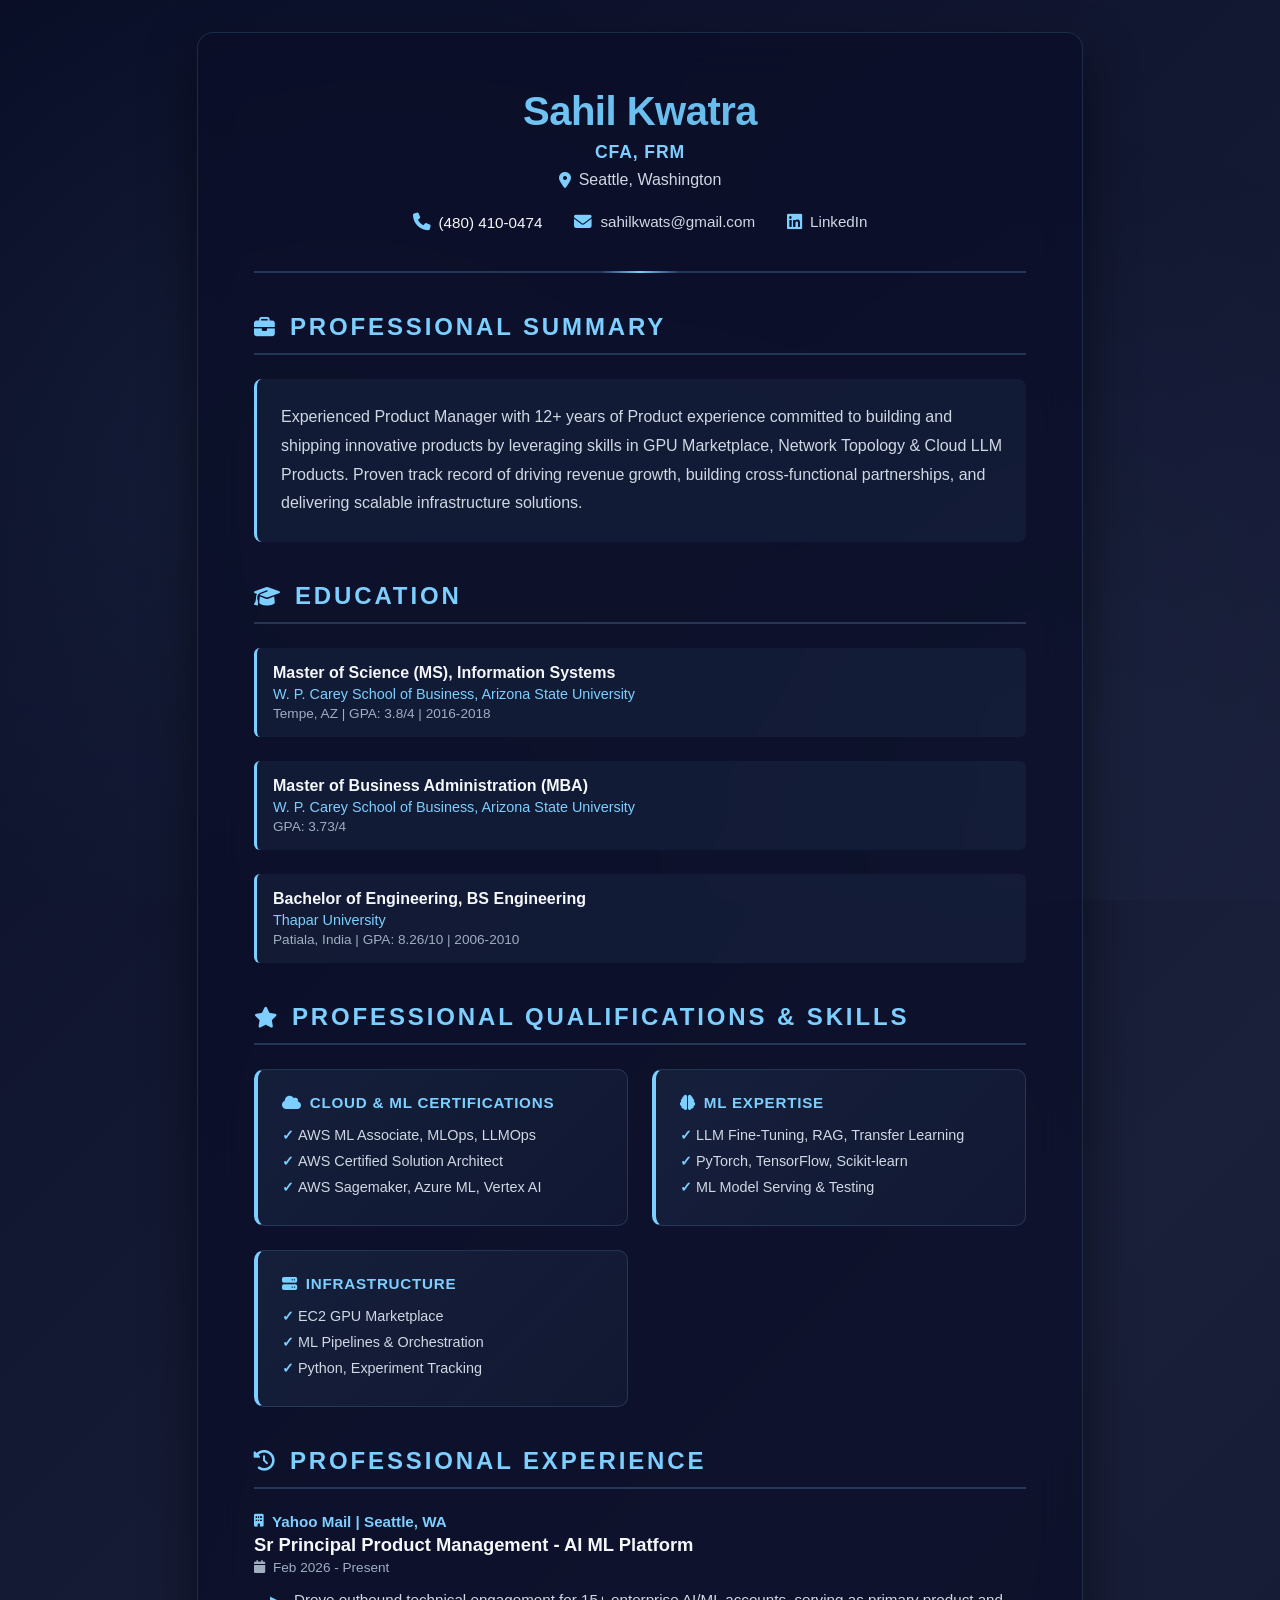
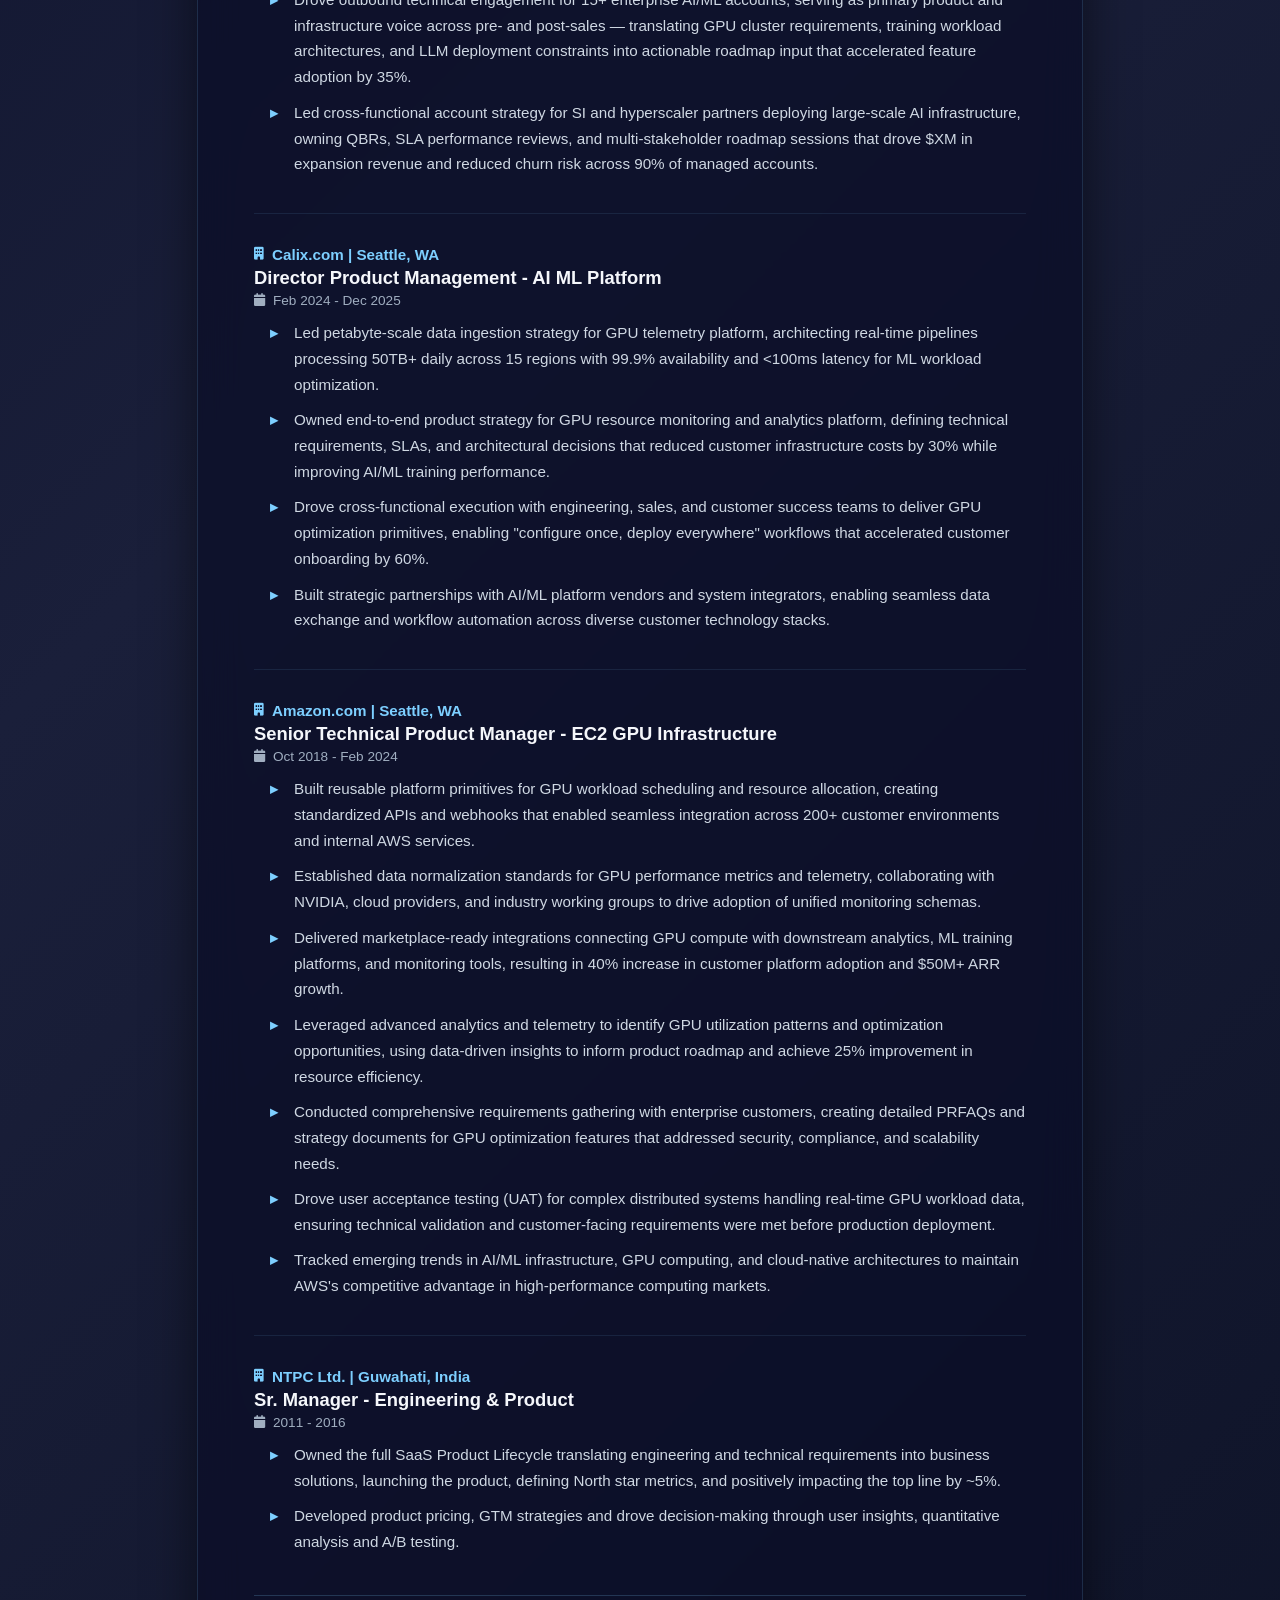
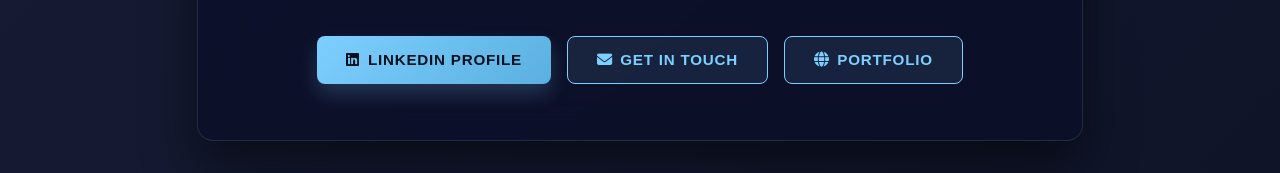
==== resume.html @ 00d8c290 "Add professional resume page" ====
<!DOCTYPE html>
<html lang="en">
<head>
    <meta charset="UTF-8" />
    <meta name="viewport" content="width=device-width, initial-scale=1.0" />
    <title>Sahil Kwatra - Product Manager | Resume & Portfolio</title>
    <link rel="stylesheet" href="https://cdnjs.cloudflare.com/ajax/libs/font-awesome/6.4.0/css/all.min.css">
    <style>
        :root {
            color-scheme: dark;
            font-family: 'Segoe UI', Tahoma, Geneva, Verdana, sans-serif;
            background: #0a0e27;
            color: #f5f7fb;
        }

        * {
            box-sizing: border-box;
            margin: 0;
            padding: 0;
        }

        html {
            scroll-behavior: smooth;
        }

        body {
            background: linear-gradient(135deg, #0a0e27 0%, #1a1f3a 50%, #0f1429 100%);
            min-height: 100vh;
            position: relative;
            overflow-x: hidden;
        }

        body::before {
            content: '';
            position: fixed;
            top: 0;
            left: 0;
            right: 0;
            bottom: 0;
            background: radial-gradient(circle at 20% 50%, rgba(125, 207, 255, 0.05) 0%, transparent 50%),
                        radial-gradient(circle at 80% 80%, rgba(125, 207, 255, 0.03) 0%, transparent 50%);
            pointer-events: none;
            z-index: 0;
        }

        .container {
            position: relative;
            z-index: 1;
            max-width: 950px;
            margin: 0 auto;
            padding: 2rem;
        }

        .resume-wrapper {
            background: rgba(10, 14, 39, 0.7);
            backdrop-filter: blur(20px);
            border: 1px solid rgba(125, 207, 255, 0.15);
            border-radius: 16px;
            padding: 3.5rem;
            box-shadow: 0 25px 50px rgba(0, 0, 0, 0.5);
            transition: all 300ms ease;
            animation: slideUp 0.6s ease-out;
        }

        @keyframes slideUp {
            from {
                opacity: 0;
                transform: translateY(30px);
            }
            to {
                opacity: 1;
                transform: translateY(0);
            }
        }

        .header {
            text-align: center;
            margin-bottom: 2.5rem;
            padding-bottom: 2.5rem;
            border-bottom: 2px solid rgba(125, 207, 255, 0.2);
            position: relative;
        }

        .header::after {
            content: '';
            position: absolute;
            bottom: -2px;
            left: 50%;
            transform: translateX(-50%);
            width: 80px;
            height: 2px;
            background: linear-gradient(90deg, transparent, #7dcfff, transparent);
        }

        .name {
            font-size: 2.5rem;
            font-weight: 800;
            background: linear-gradient(135deg, #7dcfff 0%, #5ab0e0 100%);
            -webkit-background-clip: text;
            -webkit-text-fill-color: transparent;
            background-clip: text;
            margin: 0 0 0.5rem;
            letter-spacing: -0.5px;
        }

        .certs {
            color: #7dcfff;
            font-size: 1.1rem;
            font-weight: 600;
            margin-bottom: 0.5rem;
            letter-spacing: 0.05em;
        }

        .location {
            color: #cfd8e3;
            font-size: 1rem;
            margin-bottom: 1.5rem;
            display: flex;
            align-items: center;
            justify-content: center;
            gap: 0.5rem;
        }

        .location i {
            color: #7dcfff;
        }

        .contact {
            display: flex;
            justify-content: center;
            gap: 2rem;
            flex-wrap: wrap;
            font-size: 0.95rem;
        }

        .contact-item {
            display: flex;
            align-items: center;
            gap: 0.5rem;
            transition: all 200ms ease;
        }

        .contact-item i {
            color: #7dcfff;
            font-size: 1.1rem;
        }

        .contact a {
            color: #cfd8e3;
            text-decoration: none;
            transition: color 200ms ease;
            border-bottom: 1px solid transparent;
        }

        .contact a:hover {
            color: #7dcfff;
            border-bottom-color: #7dcfff;
        }

        h2 {
            font-size: 1.5rem;
            font-weight: 700;
            color: #7dcfff;
            margin-top: 2.5rem;
            margin-bottom: 1.5rem;
            padding-bottom: 0.75rem;
            border-bottom: 2px solid rgba(125, 207, 255, 0.2);
            text-transform: uppercase;
            letter-spacing: 0.12em;
            position: relative;
            display: flex;
            align-items: center;
            gap: 0.75rem;
        }

        h2 i {
            font-size: 1.3rem;
        }

        h2:first-of-type {
            margin-top: 0;
        }

        .section {
            margin-bottom: 2rem;
        }

        .job {
            margin-bottom: 2rem;
            padding-bottom: 1.5rem;
            border-bottom: 1px solid rgba(125, 207, 255, 0.1);
            transition: all 200ms ease;
        }

        .job:last-child {
            border-bottom: none;
            margin-bottom: 0;
            padding-bottom: 0;
        }

        .job:hover {
            padding-left: 1rem;
            background: rgba(125, 207, 255, 0.02);
            border-radius: 8px;
        }

        .job-title {
            font-weight: 700;
            color: #f5f7fb;
            font-size: 1.15rem;
            margin-bottom: 0.25rem;
        }

        .job-company {
            color: #7dcfff;
            font-weight: 600;
            font-size: 0.95rem;
            margin-bottom: 0.25rem;
            display: flex;
            align-items: center;
            gap: 0.5rem;
        }

        .job-company i {
            font-size: 0.8rem;
        }

        .job-dates {
            color: #a0aec0;
            font-size: 0.85rem;
            margin-bottom: 0.75rem;
            display: flex;
            align-items: center;
            gap: 0.5rem;
        }

        .job-dates i {
            font-size: 0.8rem;
        }

        .job-description {
            color: #cfd8e3;
            line-height: 1.7;
            font-size: 0.95rem;
        }

        .job-description ul {
            margin: 0.75rem 0;
            padding-left: 1.75rem;
            list-style: none;
        }

        .job-description li {
            margin-bottom: 0.6rem;
            position: relative;
            padding-left: 0.75rem;
        }

        .job-description li::before {
            content: '▸';
            position: absolute;
            left: -0.75rem;
            color: #7dcfff;
            font-weight: bold;
        }

        .education-item {
            margin-bottom: 1.5rem;
            padding: 1rem;
            background: rgba(125, 207, 255, 0.05);
            border-left: 3px solid #7dcfff;
            border-radius: 6px;
            transition: all 200ms ease;
        }

        .education-item:hover {
            background: rgba(125, 207, 255, 0.1);
            transform: translateX(5px);
        }

        .degree {
            font-weight: 700;
            color: #f5f7fb;
            font-size: 1rem;
        }

        .school {
            color: #7dcfff;
            font-size: 0.9rem;
            margin-top: 0.25rem;
        }

        .details {
            color: #a0aec0;
            font-size: 0.85rem;
            margin-top: 0.25rem;
        }

        .skills-grid {
            display: grid;
            grid-template-columns: repeat(auto-fit, minmax(280px, 1fr));
            gap: 1.5rem;
        }

        .skill-category {
            padding: 1.5rem;
            background: linear-gradient(135deg, rgba(125, 207, 255, 0.08) 0%, rgba(125, 207, 255, 0.04) 100%);
            border: 1px solid rgba(125, 207, 255, 0.15);
            border-left: 4px solid #7dcfff;
            border-radius: 10px;
            transition: all 300ms ease;
            cursor: pointer;
        }

        .skill-category:hover {
            background: linear-gradient(135deg, rgba(125, 207, 255, 0.12) 0%, rgba(125, 207, 255, 0.08) 100%);
            border-color: rgba(125, 207, 255, 0.3);
            transform: translateY(-4px);
            box-shadow: 0 12px 24px rgba(125, 207, 255, 0.1);
        }

        .skill-category-title {
            font-weight: 700;
            color: #7dcfff;
            margin-bottom: 0.75rem;
            font-size: 0.95rem;
            text-transform: uppercase;
            letter-spacing: 0.05em;
            display: flex;
            align-items: center;
            gap: 0.5rem;
        }

        .skill-category ul {
            list-style: none;
            font-size: 0.9rem;
            color: #cfd8e3;
            line-height: 1.8;
        }

        .skill-category li {
            position: relative;
            padding-left: 1rem;
        }

        .skill-category li::before {
            content: '✓';
            position: absolute;
            left: 0;
            color: #7dcfff;
            font-weight: bold;
        }

        .summary-text {
            font-size: 1rem;
            line-height: 1.8;
            color: #cfd8e3;
            background: rgba(125, 207, 255, 0.05);
            padding: 1.5rem;
            border-left: 3px solid #7dcfff;
            border-radius: 8px;
            margin-bottom: 1rem;
        }

        .action-buttons {
            display: flex;
            gap: 1rem;
            flex-wrap: wrap;
            justify-content: center;
            margin-top: 2.5rem;
            padding-top: 2.5rem;
            border-top: 1px solid rgba(125, 207, 255, 0.2);
        }

        .btn {
            padding: 0.9rem 1.8rem;
            border-radius: 8px;
            font-weight: 600;
            text-decoration: none;
            transition: all 250ms ease;
            cursor: pointer;
            border: none;
            font-size: 0.95rem;
            display: flex;
            align-items: center;
            gap: 0.5rem;
            text-transform: uppercase;
            letter-spacing: 0.05em;
        }

        .btn-primary {
            background: linear-gradient(135deg, #7dcfff 0%, #5ab0e0 100%);
            color: #04121f;
            box-shadow: 0 10px 20px rgba(125, 207, 255, 0.2);
        }

        .btn-primary:hover {
            transform: translateY(-3px);
            box-shadow: 0 15px 30px rgba(125, 207, 255, 0.3);
        }

        .btn-secondary {
            background: rgba(125, 207, 255, 0.1);
            color: #7dcfff;
            border: 1px solid #7dcfff;
        }

        .btn-secondary:hover {
            background: rgba(125, 207, 255, 0.2);
            transform: translateY(-3px);
        }

        @media (max-width: 768px) {
            .resume-wrapper {
                padding: 2rem;
                border-radius: 12px;
            }

            .container {
                padding: 1rem;
            }

            .name {
                font-size: 1.8rem;
            }

            .skills-grid {
                grid-template-columns: 1fr;
            }

            .contact {
                flex-direction: column;
                gap: 1rem;
            }

            h2 {
                font-size: 1.25rem;
            }

            .action-buttons {
                flex-direction: column;
            }

            .btn {
                justify-content: center;
                width: 100%;
            }
        }
    </style>
</head>
<body>
    <div class="container">
        <div class="resume-wrapper">
            <div class="header">
                <div class="name">Sahil Kwatra</div>
                <div class="certs">CFA, FRM</div>
                <div class="location">
                    <i class="fas fa-map-marker-alt"></i>
                    Seattle, Washington
                </div>
                <div class="contact">
                    <div class="contact-item">
                        <i class="fas fa-phone"></i>
                        <span>(480) 410-0474</span>
                    </div>
                    <div class="contact-item">
                        <i class="fas fa-envelope"></i>
                        <a href="mailto:sahilkwats@gmail.com">sahilkwats@gmail.com</a>
                    </div>
                    <div class="contact-item">
                        <i class="fab fa-linkedin"></i>
                        <a href="https://www.linkedin.com/in/sahil-kwatra" target="_blank">LinkedIn</a>
                    </div>
                </div>
            </div>

            <h2><i class="fas fa-briefcase"></i> Professional Summary</h2>
            <div class="section">
                <div class="summary-text">
                    Experienced Product Manager with 12+ years of Product experience committed to building and shipping innovative products by leveraging skills in GPU Marketplace, Network Topology & Cloud LLM Products. Proven track record of driving revenue growth, building cross-functional partnerships, and delivering scalable infrastructure solutions.
                </div>
            </div>

            <h2><i class="fas fa-graduation-cap"></i> Education</h2>
            <div class="section">
                <div class="education-item">
                    <div class="degree">Master of Science (MS), Information Systems</div>
                    <div class="school">W. P. Carey School of Business, Arizona State University</div>
                    <div class="details">Tempe, AZ | GPA: 3.8/4 | 2016-2018</div>
                </div>
                <div class="education-item">
                    <div class="degree">Master of Business Administration (MBA)</div>
                    <div class="school">W. P. Carey School of Business, Arizona State University</div>
                    <div class="details">GPA: 3.73/4</div>
                </div>
                <div class="education-item">
                    <div class="degree">Bachelor of Engineering, BS Engineering</div>
                    <div class="school">Thapar University</div>
                    <div class="details">Patiala, India | GPA: 8.26/10 | 2006-2010</div>
                </div>
            </div>

            <h2><i class="fas fa-star"></i> Professional Qualifications & Skills</h2>
            <div class="section">
                <div class="skills-grid">
                    <div class="skill-category">
                        <div class="skill-category-title"><i class="fas fa-cloud"></i> Cloud & ML Certifications</div>
                        <ul>
                            <li>AWS ML Associate, MLOps, LLMOps</li>
                            <li>AWS Certified Solution Architect</li>
                            <li>AWS Sagemaker, Azure ML, Vertex AI</li>
                        </ul>
                    </div>
                    <div class="skill-category">
                        <div class="skill-category-title"><i class="fas fa-brain"></i> ML Expertise</div>
                        <ul>
                            <li>LLM Fine-Tuning, RAG, Transfer Learning</li>
                            <li>PyTorch, TensorFlow, Scikit-learn</li>
                            <li>ML Model Serving & Testing</li>
                        </ul>
                    </div>
                    <div class="skill-category">
                        <div class="skill-category-title"><i class="fas fa-server"></i> Infrastructure</div>
                        <ul>
                            <li>EC2 GPU Marketplace</li>
                            <li>ML Pipelines & Orchestration</li>
                            <li>Python, Experiment Tracking</li>
                        </ul>
                    </div>
                </div>
            </div>

            <h2><i class="fas fa-history"></i> Professional Experience</h2>

            <div class="section">
                <div class="job">
                    <div class="job-company"><i class="fas fa-building"></i> Yahoo Mail | Seattle, WA</div>
                    <div class="job-title">Sr Principal Product Management - AI ML Platform</div>
                    <div class="job-dates"><i class="fas fa-calendar"></i> Feb 2026 - Present</div>
                    <div class="job-description">
                        <ul>
                            <li>Drove outbound technical engagement for 15+ enterprise AI/ML accounts, serving as primary product and infrastructure voice across pre- and post-sales — translating GPU cluster requirements, training workload architectures, and LLM deployment constraints into actionable roadmap input that accelerated feature adoption by 35%.</li>
                            <li>Led cross-functional account strategy for SI and hyperscaler partners deploying large-scale AI infrastructure, owning QBRs, SLA performance reviews, and multi-stakeholder roadmap sessions that drove $XM in expansion revenue and reduced churn risk across 90% of managed accounts.</li>
                        </ul>
                    </div>
                </div>

                <div class="job">
                    <div class="job-company"><i class="fas fa-building"></i> Calix.com | Seattle, WA</div>
                    <div class="job-title">Director Product Management - AI ML Platform</div>
                    <div class="job-dates"><i class="fas fa-calendar"></i> Feb 2024 - Dec 2025</div>
                    <div class="job-description">
                        <ul>
                            <li>Led petabyte-scale data ingestion strategy for GPU telemetry platform, architecting real-time pipelines processing 50TB+ daily across 15 regions with 99.9% availability and &lt;100ms latency for ML workload optimization.</li>
                            <li>Owned end-to-end product strategy for GPU resource monitoring and analytics platform, defining technical requirements, SLAs, and architectural decisions that reduced customer infrastructure costs by 30% while improving AI/ML training performance.</li>
                            <li>Drove cross-functional execution with engineering, sales, and customer success teams to deliver GPU optimization primitives, enabling "configure once, deploy everywhere" workflows that accelerated customer onboarding by 60%.</li>
                            <li>Built strategic partnerships with AI/ML platform vendors and system integrators, enabling seamless data exchange and workflow automation across diverse customer technology stacks.</li>
                        </ul>
                    </div>
                </div>

                <div class="job">
                    <div class="job-company"><i class="fas fa-building"></i> Amazon.com | Seattle, WA</div>
                    <div class="job-title">Senior Technical Product Manager - EC2 GPU Infrastructure</div>
                    <div class="job-dates"><i class="fas fa-calendar"></i> Oct 2018 - Feb 2024</div>
                    <div class="job-description">
                        <ul>
                            <li>Built reusable platform primitives for GPU workload scheduling and resource allocation, creating standardized APIs and webhooks that enabled seamless integration across 200+ customer environments and internal AWS services.</li>
                            <li>Established data normalization standards for GPU performance metrics and telemetry, collaborating with NVIDIA, cloud providers, and industry working groups to drive adoption of unified monitoring schemas.</li>
                            <li>Delivered marketplace-ready integrations connecting GPU compute with downstream analytics, ML training platforms, and monitoring tools, resulting in 40% increase in customer platform adoption and $50M+ ARR growth.</li>
                            <li>Leveraged advanced analytics and telemetry to identify GPU utilization patterns and optimization opportunities, using data-driven insights to inform product roadmap and achieve 25% improvement in resource efficiency.</li>
                            <li>Conducted comprehensive requirements gathering with enterprise customers, creating detailed PRFAQs and strategy documents for GPU optimization features that addressed security, compliance, and scalability needs.</li>
                            <li>Drove user acceptance testing (UAT) for complex distributed systems handling real-time GPU workload data, ensuring technical validation and customer-facing requirements were met before production deployment.</li>
                            <li>Tracked emerging trends in AI/ML infrastructure, GPU computing, and cloud-native architectures to maintain AWS's competitive advantage in high-performance computing markets.</li>
                        </ul>
                    </div>
                </div>

                <div class="job">
                    <div class="job-company"><i class="fas fa-building"></i> NTPC Ltd. | Guwahati, India</div>
                    <div class="job-title">Sr. Manager - Engineering & Product</div>
                    <div class="job-dates"><i class="fas fa-calendar"></i> 2011 - 2016</div>
                    <div class="job-description">
                        <ul>
                            <li>Owned the full SaaS Product Lifecycle translating engineering and technical requirements into business solutions, launching the product, defining North star metrics, and positively impacting the top line by ~5%.</li>
                            <li>Developed product pricing, GTM strategies and drove decision-making through user insights, quantitative analysis and A/B testing.</li>
                        </ul>
                    </div>
                </div>
            </div>

            <div class="action-buttons">
                <a href="https://www.linkedin.com/in/sahil-kwatra" target="_blank" class="btn btn-primary">
                    <i class="fab fa-linkedin"></i> LinkedIn Profile
                </a>
                <a href="mailto:sahilkwats@gmail.com" class="btn btn-secondary">
                    <i class="fas fa-envelope"></i> Get In Touch
                </a>
                <a href="https://theleanproductmanager.com/" target="_blank" class="btn btn-secondary">
                    <i class="fas fa-globe"></i> Portfolio
                </a>
            </div>
        </div>
    </div>
</body>
</html>
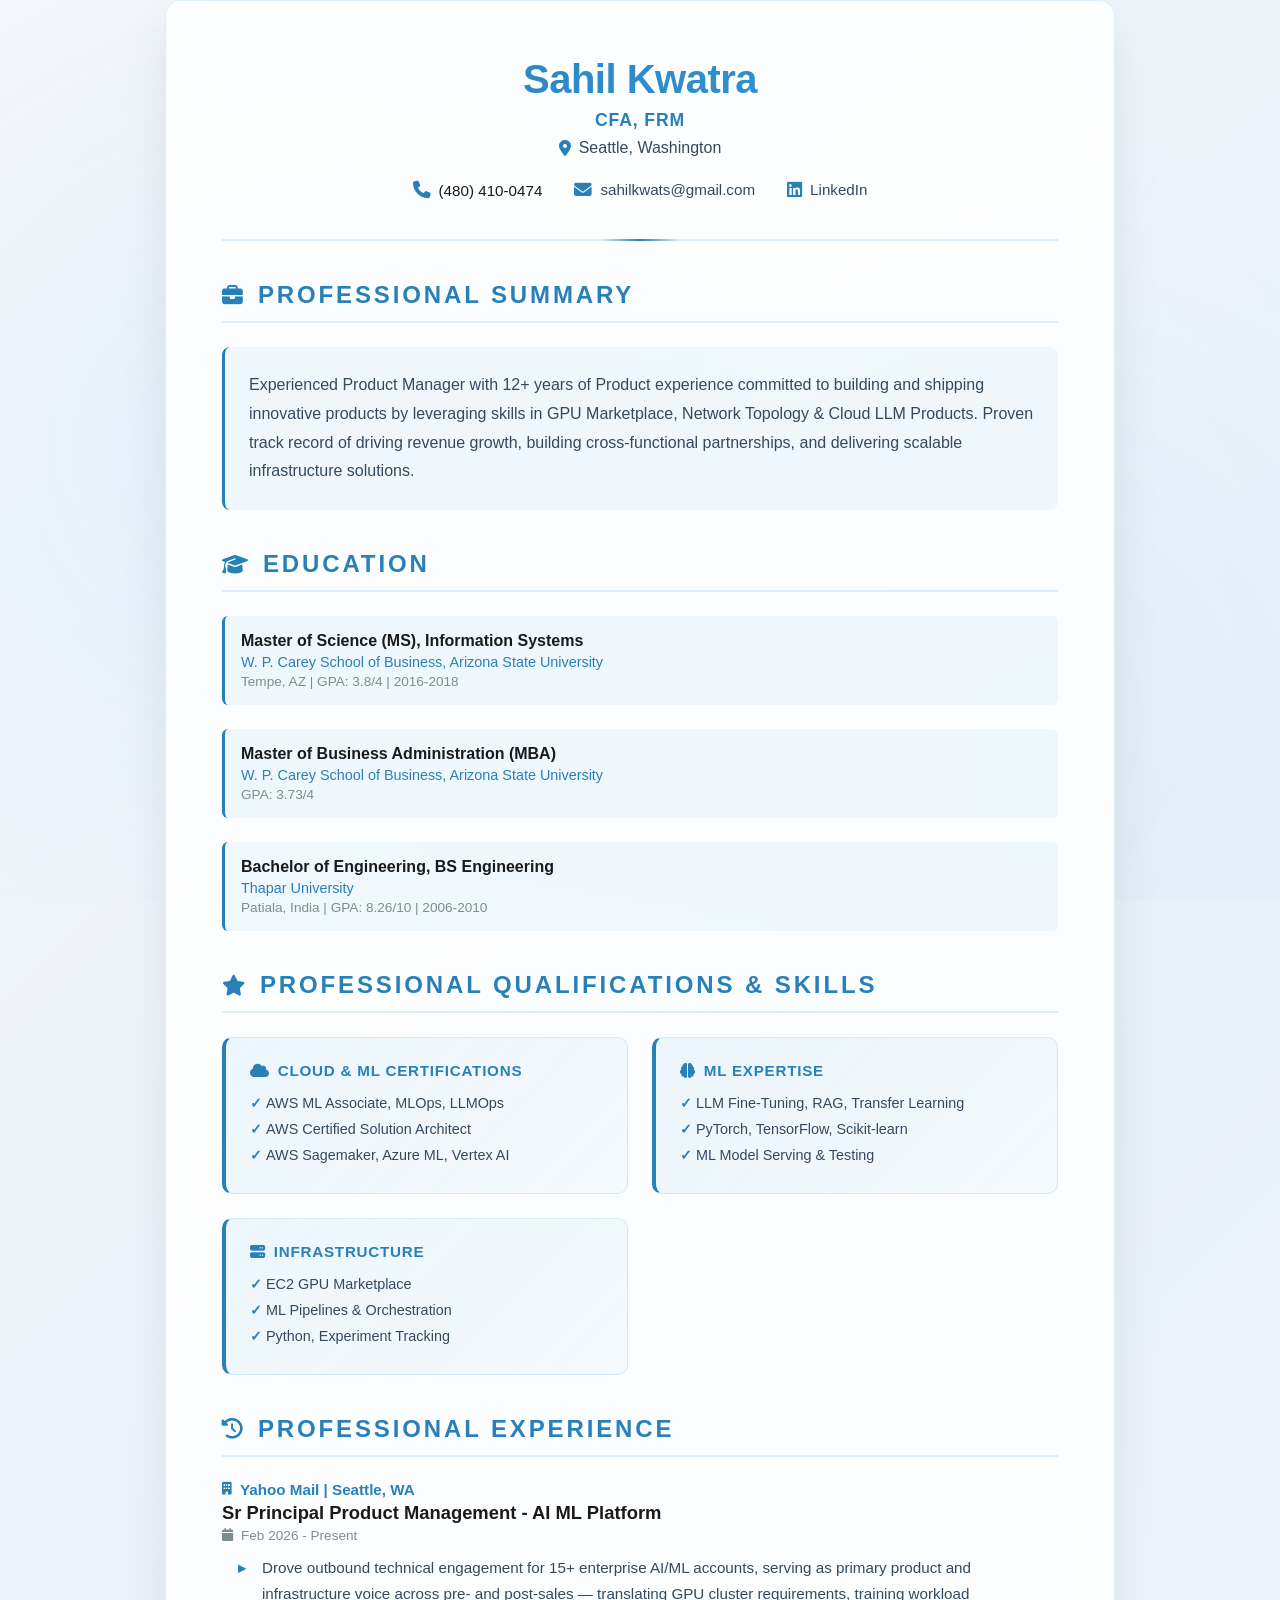
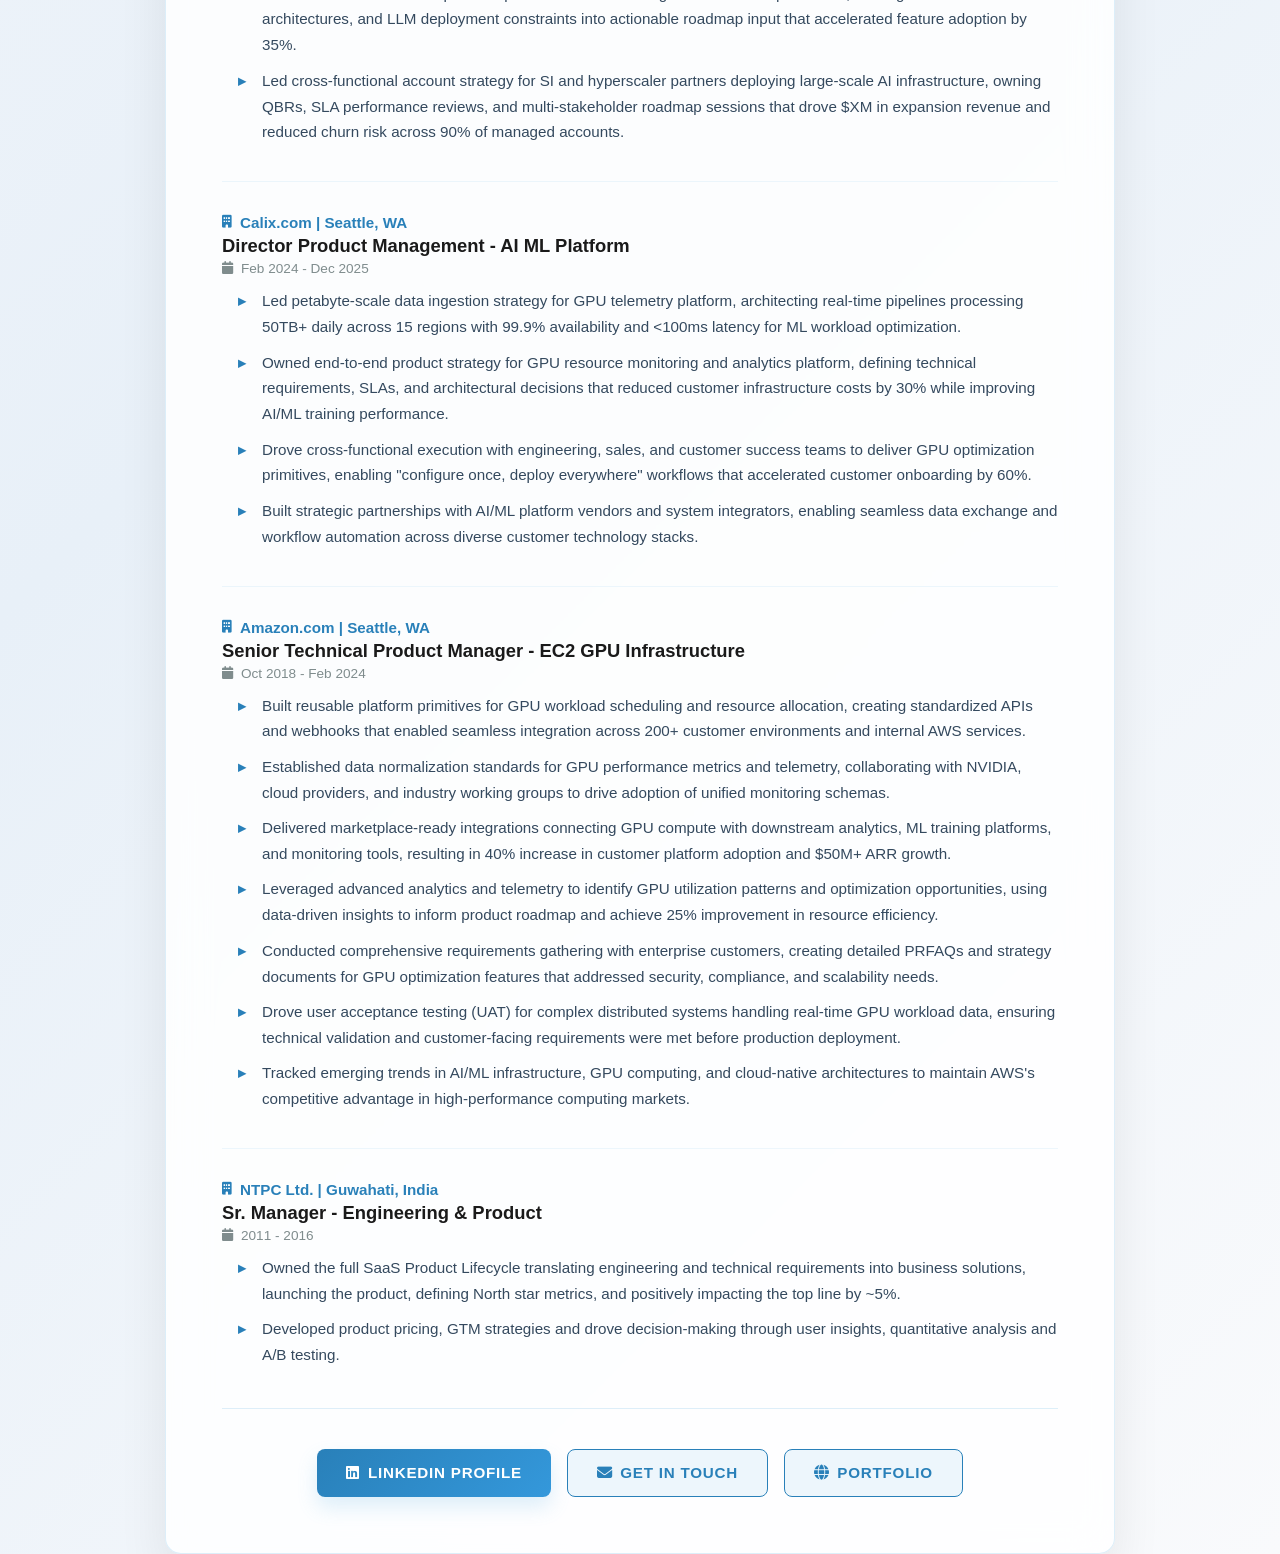
==== commit 5afded5c: "Change theme to light mode" ====
--- a/resume.html
+++ b/resume.html
@@ -7,10 +7,10 @@
     <link rel="stylesheet" href="https://cdnjs.cloudflare.com/ajax/libs/font-awesome/6.4.0/css/all.min.css">
     <style>
         :root {
-            color-scheme: dark;
+            color-scheme: light;
             font-family: 'Segoe UI', Tahoma, Geneva, Verdana, sans-serif;
-            background: #0a0e27;
-            color: #f5f7fb;
+            background: #ffffff;
+            color: #1a1a1a;
         }
 
         * {
@@ -24,7 +24,7 @@
         }
 
         body {
-            background: linear-gradient(135deg, #0a0e27 0%, #1a1f3a 50%, #0f1429 100%);
+            background: linear-gradient(135deg, #f5f7fb 0%, #e8f0f8 50%, #f9fafc 100%);
             min-height: 100vh;
             position: relative;
             overflow-x: hidden;
@@ -37,13 +37,13 @@
             left: 0;
             right: 0;
             bottom: 0;
-            background: radial-gradient(circle at 20% 50%, rgba(125, 207, 255, 0.05) 0%, transparent 50%),
-                        radial-gradient(circle at 80% 80%, rgba(125, 207, 255, 0.03) 0%, transparent 50%);
+            background: radial-gradient(circle at 20% 50%, rgba(91, 176, 224, 0.08) 0%, transparent 50%),
+                        radial-gradient(circle at 80% 80%, rgba(91, 176, 224, 0.05) 0%, transparent 50%);
             pointer-events: none;
             z-index: 0;
         }
 
-        .container {
+        .resume-wrapper {
             position: relative;
             z-index: 1;
             max-width: 950px;
@@ -52,12 +52,12 @@
         }
 
         .resume-wrapper {
-            background: rgba(10, 14, 39, 0.7);
+            background: rgba(255, 255, 255, 0.85);
             backdrop-filter: blur(20px);
-            border: 1px solid rgba(125, 207, 255, 0.15);
+            border: 1px solid rgba(91, 176, 224, 0.2);
             border-radius: 16px;
             padding: 3.5rem;
-            box-shadow: 0 25px 50px rgba(0, 0, 0, 0.5);
+            box-shadow: 0 25px 50px rgba(0, 0, 0, 0.08);
             transition: all 300ms ease;
             animation: slideUp 0.6s ease-out;
         }
@@ -77,7 +77,7 @@
             text-align: center;
             margin-bottom: 2.5rem;
             padding-bottom: 2.5rem;
-            border-bottom: 2px solid rgba(125, 207, 255, 0.2);
+            border-bottom: 2px solid rgba(91, 176, 224, 0.2);
             position: relative;
         }
 
@@ -89,13 +89,13 @@
             transform: translateX(-50%);
             width: 80px;
             height: 2px;
-            background: linear-gradient(90deg, transparent, #7dcfff, transparent);
+            background: linear-gradient(90deg, transparent, #2980b9, transparent);
         }
 
         .name {
             font-size: 2.5rem;
             font-weight: 800;
-            background: linear-gradient(135deg, #7dcfff 0%, #5ab0e0 100%);
+            background: linear-gradient(135deg, #2980b9 0%, #3498db 100%);
             -webkit-background-clip: text;
             -webkit-text-fill-color: transparent;
             background-clip: text;
@@ -104,7 +104,7 @@
         }
 
         .certs {
-            color: #7dcfff;
+            color: #2980b9;
             font-size: 1.1rem;
             font-weight: 600;
             margin-bottom: 0.5rem;
@@ -112,7 +112,7 @@
         }
 
         .location {
-            color: #cfd8e3;
+            color: #34495e;
             font-size: 1rem;
             margin-bottom: 1.5rem;
             display: flex;
@@ -122,7 +122,7 @@
         }
 
         .location i {
-            color: #7dcfff;
+            color: #2980b9;
         }
 
         .contact {
@@ -141,30 +141,30 @@
         }
 
         .contact-item i {
-            color: #7dcfff;
+            color: #2980b9;
             font-size: 1.1rem;
         }
 
         .contact a {
-            color: #cfd8e3;
+            color: #34495e;
             text-decoration: none;
             transition: color 200ms ease;
             border-bottom: 1px solid transparent;
         }
 
         .contact a:hover {
-            color: #7dcfff;
-            border-bottom-color: #7dcfff;
+            color: #2980b9;
+            border-bottom-color: #2980b9;
         }
 
         h2 {
             font-size: 1.5rem;
             font-weight: 700;
-            color: #7dcfff;
+            color: #2980b9;
             margin-top: 2.5rem;
             margin-bottom: 1.5rem;
             padding-bottom: 0.75rem;
-            border-bottom: 2px solid rgba(125, 207, 255, 0.2);
+            border-bottom: 2px solid rgba(91, 176, 224, 0.2);
             text-transform: uppercase;
             letter-spacing: 0.12em;
             position: relative;
@@ -188,7 +188,7 @@
         .job {
             margin-bottom: 2rem;
             padding-bottom: 1.5rem;
-            border-bottom: 1px solid rgba(125, 207, 255, 0.1);
+            border-bottom: 1px solid rgba(91, 176, 224, 0.1);
             transition: all 200ms ease;
         }
 
@@ -200,19 +200,19 @@
 
         .job:hover {
             padding-left: 1rem;
-            background: rgba(125, 207, 255, 0.02);
+            background: rgba(91, 176, 224, 0.05);
             border-radius: 8px;
         }
 
         .job-title {
             font-weight: 700;
-            color: #f5f7fb;
+            color: #1a1a1a;
             font-size: 1.15rem;
             margin-bottom: 0.25rem;
         }
 
         .job-company {
-            color: #7dcfff;
+            color: #2980b9;
             font-weight: 600;
             font-size: 0.95rem;
             margin-bottom: 0.25rem;
@@ -226,7 +226,7 @@
         }
 
         .job-dates {
-            color: #a0aec0;
+            color: #7f8c8d;
             font-size: 0.85rem;
             margin-bottom: 0.75rem;
             display: flex;
@@ -239,7 +239,7 @@
         }
 
         .job-description {
-            color: #cfd8e3;
+            color: #34495e;
             line-height: 1.7;
             font-size: 0.95rem;
         }
@@ -260,38 +260,38 @@
             content: '▸';
             position: absolute;
             left: -0.75rem;
-            color: #7dcfff;
+            color: #2980b9;
             font-weight: bold;
         }
 
         .education-item {
             margin-bottom: 1.5rem;
             padding: 1rem;
-            background: rgba(125, 207, 255, 0.05);
-            border-left: 3px solid #7dcfff;
+            background: rgba(91, 176, 224, 0.08);
+            border-left: 3px solid #2980b9;
             border-radius: 6px;
             transition: all 200ms ease;
         }
 
         .education-item:hover {
-            background: rgba(125, 207, 255, 0.1);
+            background: rgba(91, 176, 224, 0.15);
             transform: translateX(5px);
         }
 
         .degree {
             font-weight: 700;
-            color: #f5f7fb;
+            color: #1a1a1a;
             font-size: 1rem;
         }
 
         .school {
-            color: #7dcfff;
+            color: #2980b9;
             font-size: 0.9rem;
             margin-top: 0.25rem;
         }
 
         .details {
-            color: #a0aec0;
+            color: #7f8c8d;
             font-size: 0.85rem;
             margin-top: 0.25rem;
         }
@@ -304,24 +304,24 @@
 
         .skill-category {
             padding: 1.5rem;
-            background: linear-gradient(135deg, rgba(125, 207, 255, 0.08) 0%, rgba(125, 207, 255, 0.04) 100%);
-            border: 1px solid rgba(125, 207, 255, 0.15);
-            border-left: 4px solid #7dcfff;
+            background: linear-gradient(135deg, rgba(91, 176, 224, 0.1) 0%, rgba(91, 176, 224, 0.05) 100%);
+            border: 1px solid rgba(91, 176, 224, 0.2);
+            border-left: 4px solid #2980b9;
             border-radius: 10px;
             transition: all 300ms ease;
             cursor: pointer;
         }
 
         .skill-category:hover {
-            background: linear-gradient(135deg, rgba(125, 207, 255, 0.12) 0%, rgba(125, 207, 255, 0.08) 100%);
-            border-color: rgba(125, 207, 255, 0.3);
+            background: linear-gradient(135deg, rgba(91, 176, 224, 0.15) 0%, rgba(91, 176, 224, 0.1) 100%);
+            border-color: rgba(91, 176, 224, 0.4);
             transform: translateY(-4px);
-            box-shadow: 0 12px 24px rgba(125, 207, 255, 0.1);
+            box-shadow: 0 12px 24px rgba(91, 176, 224, 0.15);
         }
 
         .skill-category-title {
             font-weight: 700;
-            color: #7dcfff;
+            color: #2980b9;
             margin-bottom: 0.75rem;
             font-size: 0.95rem;
             text-transform: uppercase;
@@ -334,7 +334,7 @@
         .skill-category ul {
             list-style: none;
             font-size: 0.9rem;
-            color: #cfd8e3;
+            color: #34495e;
             line-height: 1.8;
         }
 
@@ -347,17 +347,17 @@
             content: '✓';
             position: absolute;
             left: 0;
-            color: #7dcfff;
+            color: #2980b9;
             font-weight: bold;
         }
 
         .summary-text {
             font-size: 1rem;
             line-height: 1.8;
-            color: #cfd8e3;
-            background: rgba(125, 207, 255, 0.05);
+            color: #34495e;
+            background: rgba(91, 176, 224, 0.08);
             padding: 1.5rem;
-            border-left: 3px solid #7dcfff;
+            border-left: 3px solid #2980b9;
             border-radius: 8px;
             margin-bottom: 1rem;
         }
@@ -369,7 +369,7 @@
             justify-content: center;
             margin-top: 2.5rem;
             padding-top: 2.5rem;
-            border-top: 1px solid rgba(125, 207, 255, 0.2);
+            border-top: 1px solid rgba(91, 176, 224, 0.2);
         }
 
         .btn {
@@ -389,24 +389,24 @@
         }
 
         .btn-primary {
-            background: linear-gradient(135deg, #7dcfff 0%, #5ab0e0 100%);
-            color: #04121f;
-            box-shadow: 0 10px 20px rgba(125, 207, 255, 0.2);
+            background: linear-gradient(135deg, #2980b9 0%, #3498db 100%);
+            color: #ffffff;
+            box-shadow: 0 10px 20px rgba(91, 176, 224, 0.2);
         }
 
         .btn-primary:hover {
             transform: translateY(-3px);
-            box-shadow: 0 15px 30px rgba(125, 207, 255, 0.3);
+            box-shadow: 0 15px 30px rgba(91, 176, 224, 0.3);
         }
 
         .btn-secondary {
-            background: rgba(125, 207, 255, 0.1);
-            color: #7dcfff;
-            border: 1px solid #7dcfff;
+            background: rgba(91, 176, 224, 0.1);
+            color: #2980b9;
+            border: 1px solid #2980b9;
         }
 
         .btn-secondary:hover {
-            background: rgba(125, 207, 255, 0.2);
+            background: rgba(91, 176, 224, 0.2);
             transform: translateY(-3px);
         }
 
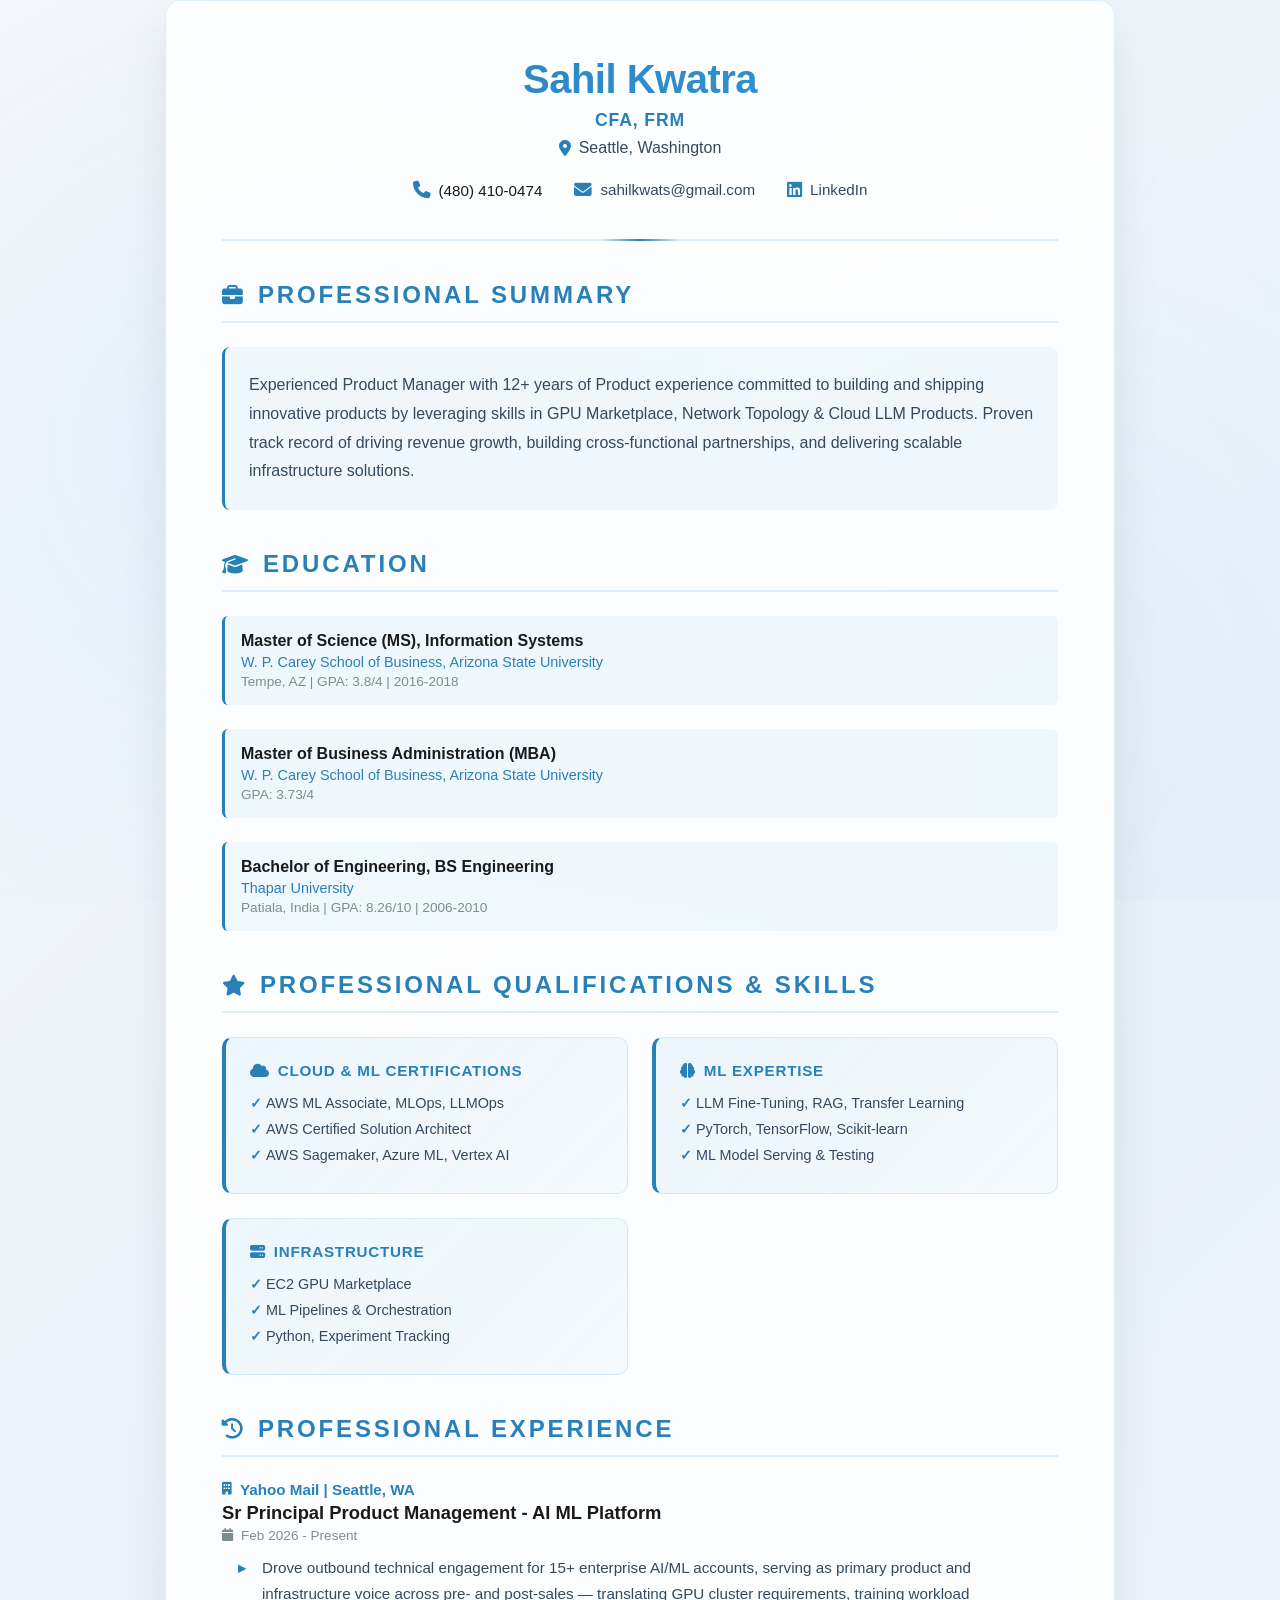
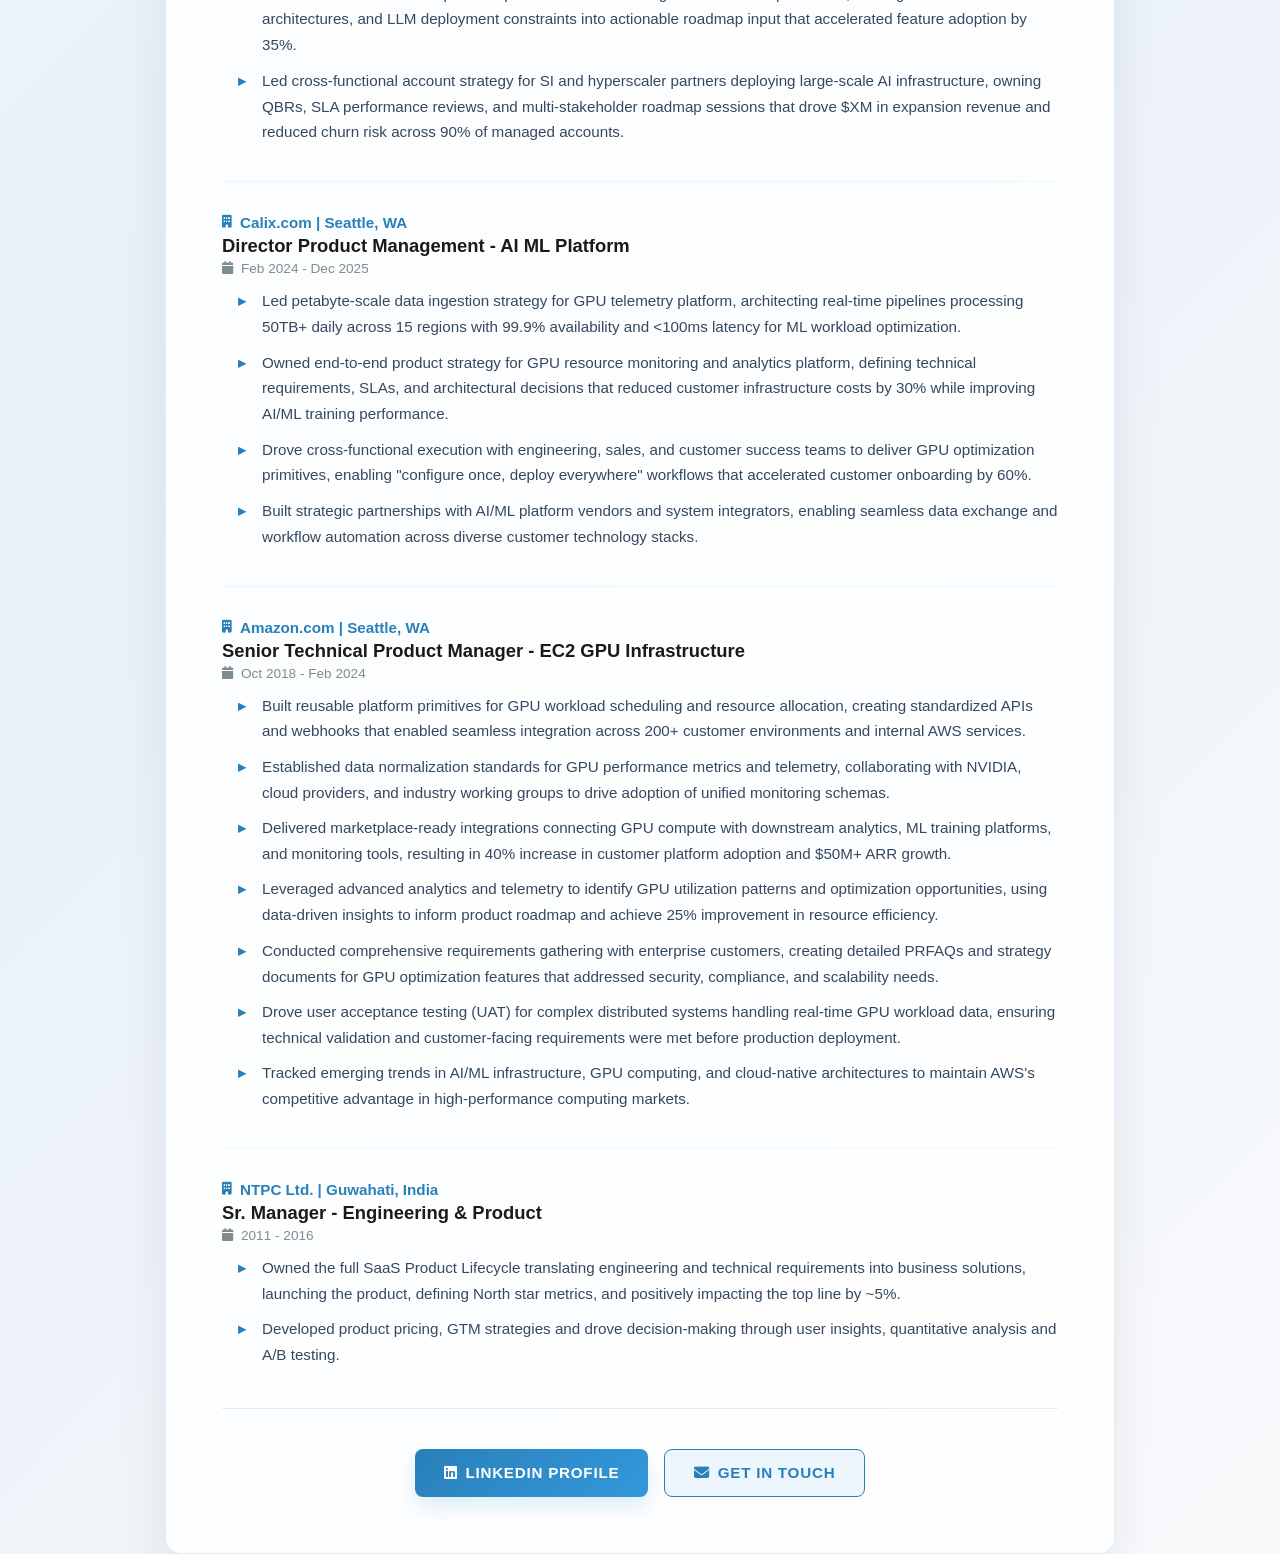
==== commit 5dee89c6: "Remove portfolio button from resume" ====
--- a/resume.html
+++ b/resume.html
@@ -596,9 +596,6 @@
                 <a href="mailto:sahilkwats@gmail.com" class="btn btn-secondary">
                     <i class="fas fa-envelope"></i> Get In Touch
                 </a>
-                <a href="https://theleanproductmanager.com/" target="_blank" class="btn btn-secondary">
-                    <i class="fas fa-globe"></i> Portfolio
-                </a>
             </div>
         </div>
     </div>
